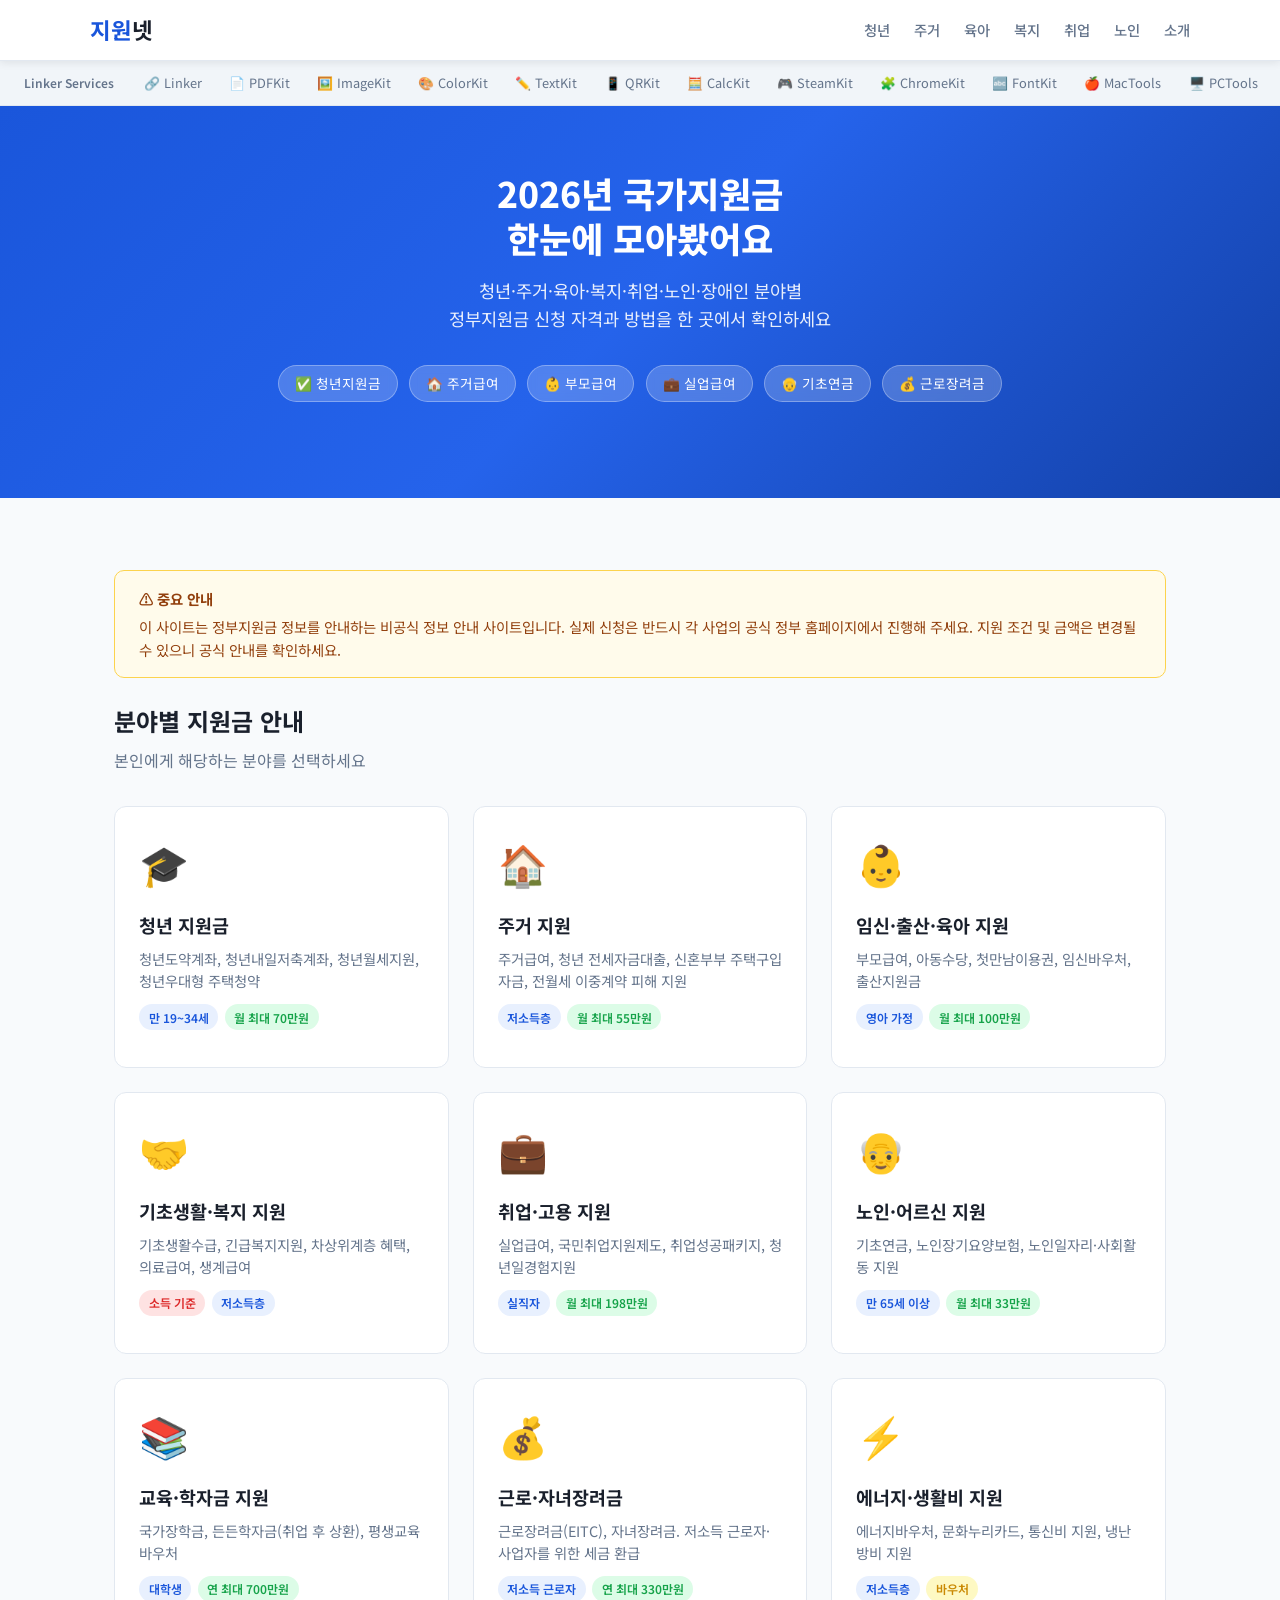
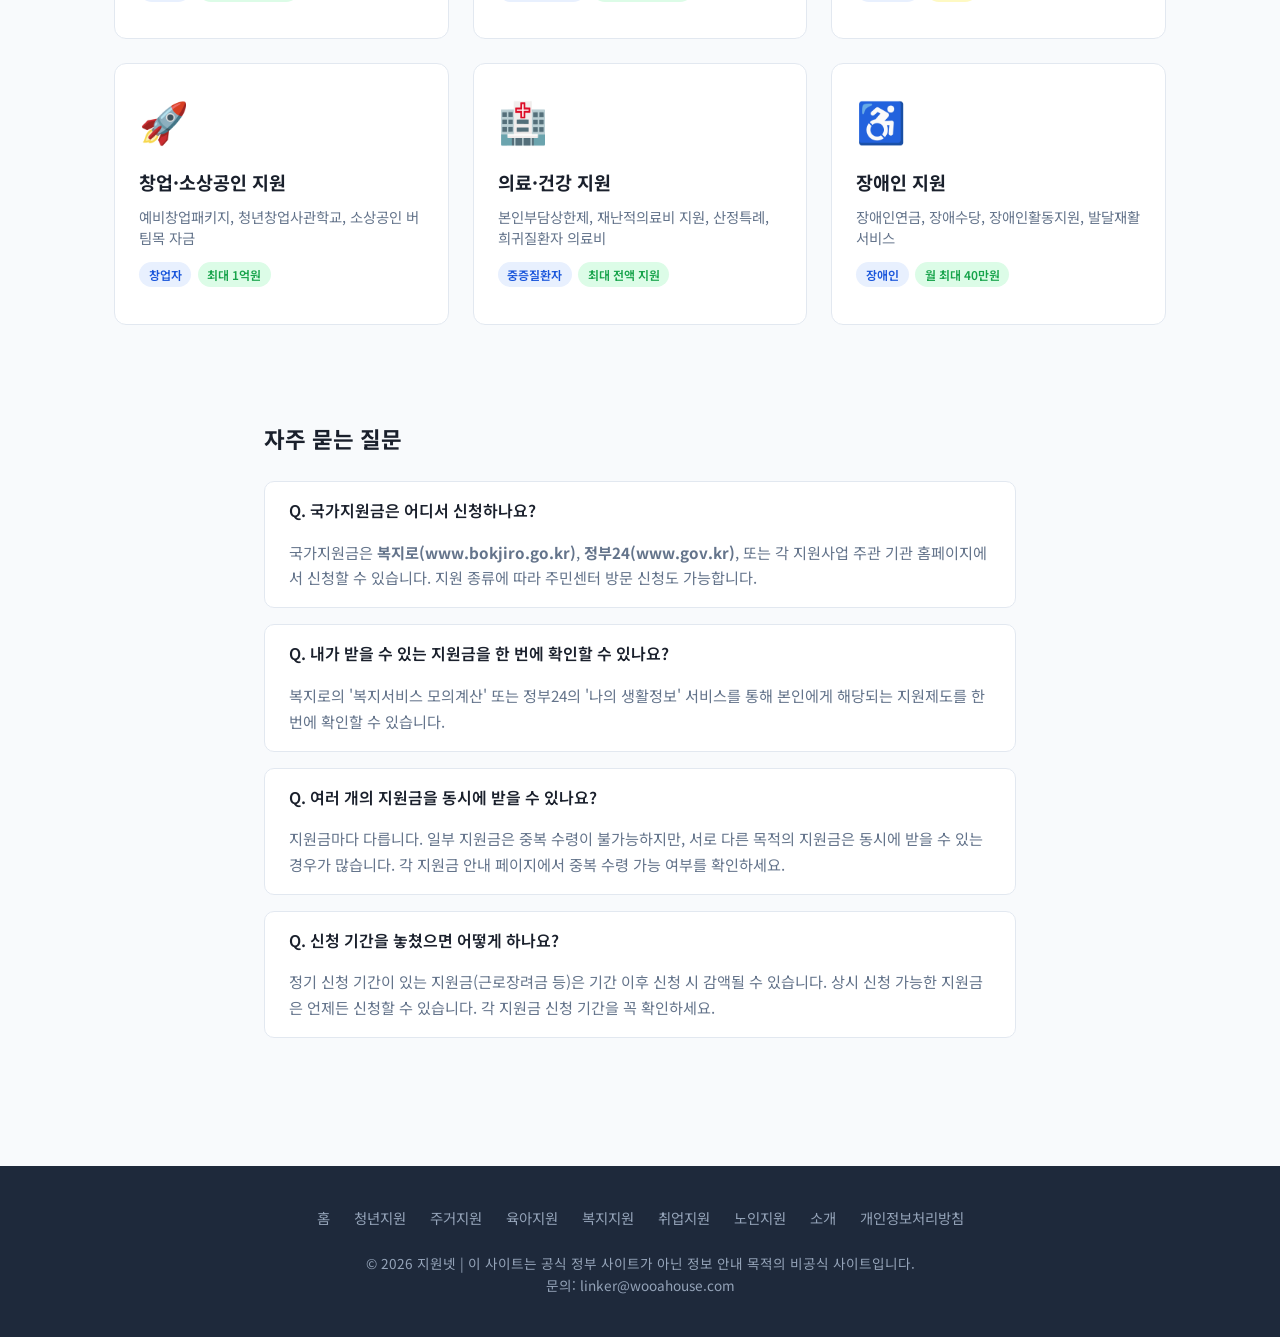
==== index.html @ d772483d "our-sites-bar 지원넷 active 링크 추가 및 카드 레이아웃 균일화 - 모든 jiwon 페이지에 지원넷 our-sites-bar 자체 링크(active) 추가 - CS" ====
<!DOCTYPE html>
<html lang="ko">
<head>
<meta charset="UTF-8">
<meta name="naver-site-verification" content="97f1bf2b89863c9335ed7400bf2bf22667f0dce0" />
<meta name="viewport" content="width=device-width, initial-scale=1.0">
<title>국가지원금 종합 안내 — 2026년 정부지원금 한눈에 | 지원넷</title>
<meta name="description" content="2026년 국가지원금·정부지원금 종합 안내. 청년지원금, 주거급여, 부모급여, 실업급여, 기초연금, 근로장려금 등 분야별 지원금 신청 자격과 방법을 한 곳에서 확인하세요.">
<meta name="keywords" content="국가지원금, 정부지원금, 청년지원금, 주거급여, 부모급여, 실업급여, 기초연금, 근로장려금, 국가장학금, 에너지바우처">
<link rel="canonical" href="https://jiwon.wooahouse.com/">
<meta property="og:title" content="국가지원금 종합 안내 — 2026년 정부지원금 한눈에 | 지원넷">
<meta property="og:description" content="2026년 국가지원금·정부지원금 종합 안내. 분야별 지원금 신청 자격과 방법을 한 곳에서 확인하세요.">
<meta property="og:type" content="website">
<meta property="og:url" content="https://jiwon.wooahouse.com/">
<meta property="og:locale" content="ko_KR">
<link rel="stylesheet" href="css/style.css">
<link rel="preconnect" href="https://fonts.googleapis.com">
<link href="https://fonts.googleapis.com/css2?family=Noto+Sans+KR:wght@400;500;600;700;800&display=swap" rel="stylesheet">
<link rel="manifest" href="manifest.json">
<link rel="icon" href="icons/icon.svg" type="image/svg+xml">
<script async src="https://pagead2.googlesyndication.com/pagead/js/adsbygoogle.js?client=ca-pub-6464921081676309" crossorigin="anonymous"></script>
<script type="application/ld+json">
{
  "@context": "https://schema.org",
  "@type": "WebSite",
  "name": "지원넷",
  "url": "https://jiwon.wooahouse.com",
  "description": "국가지원금·정부지원금 종합 안내 포털",
  "inLanguage": "ko",
  "potentialAction": {
    "@type": "SearchAction",
    "target": "https://jiwon.wooahouse.com/?q={search_term_string}",
    "query-input": "required name=search_term_string"
  }
}
</script>
<script type="application/ld+json">
{
  "@context": "https://schema.org",
  "@type": "FAQPage",
  "mainEntity": [
    {"@type": "Question","name": "국가지원금은 어디서 신청하나요?","acceptedAnswer": {"@type": "Answer","text": "국가지원금은 복지로(www.bokjiro.go.kr), 정부24(www.gov.kr), 또는 각 지원사업 주관 기관 홈페이지에서 신청할 수 있습니다."}},
    {"@type": "Question","name": "내가 받을 수 있는 지원금을 한 번에 확인할 수 있나요?","acceptedAnswer": {"@type": "Answer","text": "복지로 '복지서비스 모의계산' 또는 정부24 '나의 생활정보' 서비스를 통해 본인에게 해당되는 지원제도를 한 번에 확인할 수 있습니다."}},
    {"@type": "Question","name": "청년지원금 나이 기준이 어떻게 되나요?","acceptedAnswer": {"@type": "Answer","text": "사업마다 다르지만 일반적으로 만 19세~34세를 청년으로 정의합니다. 일부 사업은 만 39세까지 포함하기도 합니다."}}
  ]
}
</script>
</head>
<body>
<header>
  <div class="header-inner">
    <a href="/" class="logo">지원<span>넷</span></a>
    <nav>
      <a href="youth.html">청년</a>
      <a href="housing.html">주거</a>
      <a href="childcare.html">육아</a>
      <a href="welfare.html">복지</a>
      <a href="employment.html">취업</a>
      <a href="elderly.html">노인</a>
      <a href="about.html">소개</a>
    </nav>
  </div>
</header>

<div class="our-sites-bar">
  <span class="our-sites-label">Linker Services</span>
  <div class="our-sites-links">
    <a href="https://linker.wooahouse.com/" target="_blank" rel="noopener">🔗 Linker</a>
    <a href="https://pdfkit.wooahouse.com/" target="_blank" rel="noopener">📄 PDFKit</a>
    <a href="https://imagekit.wooahouse.com/" target="_blank" rel="noopener">🖼️ ImageKit</a>
    <a href="https://colorkit.wooahouse.com/" target="_blank" rel="noopener">🎨 ColorKit</a>
    <a href="https://textkit.wooahouse.com/" target="_blank" rel="noopener">✏️ TextKit</a>
    <a href="https://qrkit.wooahouse.com/" target="_blank" rel="noopener">📱 QRKit</a>
    <a href="https://calckit.wooahouse.com/" target="_blank" rel="noopener">🧮 CalcKit</a>
    <a href="https://steamkit.wooahouse.com/" target="_blank" rel="noopener">🎮 SteamKit</a>
    <a href="https://chromekit.wooahouse.com/" target="_blank" rel="noopener">🧩 ChromeKit</a>
    <a href="https://fontkit.wooahouse.com/" target="_blank" rel="noopener">🔤 FontKit</a>
    <a href="https://mactools.wooahouse.com/" target="_blank" rel="noopener">🍎 MacTools</a>
    <a href="https://pctools.wooahouse.com/" target="_blank" rel="noopener">🖥️ PCTools</a>
    <a href="https://vskit.wooahouse.com/" target="_blank" rel="noopener">💻 VSKit</a>
    <a href="https://jiwon.wooahouse.com/" class="active" rel="noopener">💸 지원넷</a>
  </div>
</div>

<section class="hero">
  <h1>2026년 국가지원금<br>한눈에 모아봤어요</h1>
  <p>청년·주거·육아·복지·취업·노인·장애인 분야별<br>정부지원금 신청 자격과 방법을 한 곳에서 확인하세요</p>
  <div class="hero-badges">
    <span class="hero-badge">✅ 청년지원금</span>
    <span class="hero-badge">🏠 주거급여</span>
    <span class="hero-badge">👶 부모급여</span>
    <span class="hero-badge">💼 실업급여</span>
    <span class="hero-badge">👴 기초연금</span>
    <span class="hero-badge">💰 근로장려금</span>
  </div>
</section>

<div class="section">
  <div class="notice-box">
    <strong>⚠️ 중요 안내</strong>
    이 사이트는 정부지원금 정보를 안내하는 비공식 정보 안내 사이트입니다. 실제 신청은 반드시 각 사업의 공식 정부 홈페이지에서 진행해 주세요. 지원 조건 및 금액은 변경될 수 있으니 공식 안내를 확인하세요.
  </div>

  <h2 class="section-title">분야별 지원금 안내</h2>
  <p class="section-subtitle">본인에게 해당하는 분야를 선택하세요</p>

  <div class="category-grid">
    <a href="youth.html" class="card">
      <div class="card-icon">🎓</div>
      <h2>청년 지원금</h2>
      <p>청년도약계좌, 청년내일저축계좌, 청년월세지원, 청년우대형 주택청약</p>
      <div class="card-tags">
        <span class="tag">만 19~34세</span>
        <span class="tag green">월 최대 70만원</span>
      </div>
    </a>
    <a href="housing.html" class="card">
      <div class="card-icon">🏠</div>
      <h2>주거 지원</h2>
      <p>주거급여, 청년 전세자금대출, 신혼부부 주택구입자금, 전월세 이중계약 피해 지원</p>
      <div class="card-tags">
        <span class="tag">저소득층</span>
        <span class="tag green">월 최대 55만원</span>
      </div>
    </a>
    <a href="childcare.html" class="card">
      <div class="card-icon">👶</div>
      <h2>임신·출산·육아 지원</h2>
      <p>부모급여, 아동수당, 첫만남이용권, 임신바우처, 출산지원금</p>
      <div class="card-tags">
        <span class="tag">영아 가정</span>
        <span class="tag green">월 최대 100만원</span>
      </div>
    </a>
    <a href="welfare.html" class="card">
      <div class="card-icon">🤝</div>
      <h2>기초생활·복지 지원</h2>
      <p>기초생활수급, 긴급복지지원, 차상위계층 혜택, 의료급여, 생계급여</p>
      <div class="card-tags">
        <span class="tag red">소득 기준</span>
        <span class="tag">저소득층</span>
      </div>
    </a>
    <a href="employment.html" class="card">
      <div class="card-icon">💼</div>
      <h2>취업·고용 지원</h2>
      <p>실업급여, 국민취업지원제도, 취업성공패키지, 청년일경험지원</p>
      <div class="card-tags">
        <span class="tag">실직자</span>
        <span class="tag green">월 최대 198만원</span>
      </div>
    </a>
    <a href="elderly.html" class="card">
      <div class="card-icon">👴</div>
      <h2>노인·어르신 지원</h2>
      <p>기초연금, 노인장기요양보험, 노인일자리·사회활동 지원</p>
      <div class="card-tags">
        <span class="tag">만 65세 이상</span>
        <span class="tag green">월 최대 33만원</span>
      </div>
    </a>
    <a href="education.html" class="card">
      <div class="card-icon">📚</div>
      <h2>교육·학자금 지원</h2>
      <p>국가장학금, 든든학자금(취업 후 상환), 평생교육바우처</p>
      <div class="card-tags">
        <span class="tag">대학생</span>
        <span class="tag green">연 최대 700만원</span>
      </div>
    </a>
    <a href="tax-credit.html" class="card">
      <div class="card-icon">💰</div>
      <h2>근로·자녀장려금</h2>
      <p>근로장려금(EITC), 자녀장려금. 저소득 근로자·사업자를 위한 세금 환급</p>
      <div class="card-tags">
        <span class="tag">저소득 근로자</span>
        <span class="tag green">연 최대 330만원</span>
      </div>
    </a>
    <a href="energy.html" class="card">
      <div class="card-icon">⚡</div>
      <h2>에너지·생활비 지원</h2>
      <p>에너지바우처, 문화누리카드, 통신비 지원, 냉난방비 지원</p>
      <div class="card-tags">
        <span class="tag">저소득층</span>
        <span class="tag yellow">바우처</span>
      </div>
    </a>
    <a href="startup.html" class="card">
      <div class="card-icon">🚀</div>
      <h2>창업·소상공인 지원</h2>
      <p>예비창업패키지, 청년창업사관학교, 소상공인 버팀목 자금</p>
      <div class="card-tags">
        <span class="tag">창업자</span>
        <span class="tag green">최대 1억원</span>
      </div>
    </a>
    <a href="health.html" class="card">
      <div class="card-icon">🏥</div>
      <h2>의료·건강 지원</h2>
      <p>본인부담상한제, 재난적의료비 지원, 산정특례, 희귀질환자 의료비</p>
      <div class="card-tags">
        <span class="tag">중증질환자</span>
        <span class="tag green">최대 전액 지원</span>
      </div>
    </a>
    <a href="disability.html" class="card">
      <div class="card-icon">♿</div>
      <h2>장애인 지원</h2>
      <p>장애인연금, 장애수당, 장애인활동지원, 발달재활서비스</p>
      <div class="card-tags">
        <span class="tag">장애인</span>
        <span class="tag green">월 최대 40만원</span>
      </div>
    </a>
  </div>
</div>

<div class="faq-section">
  <h2>자주 묻는 질문</h2>
  <div class="faq-item">
    <div class="faq-question">Q. 국가지원금은 어디서 신청하나요?</div>
    <div class="faq-answer">국가지원금은 <strong>복지로(www.bokjiro.go.kr)</strong>, <strong>정부24(www.gov.kr)</strong>, 또는 각 지원사업 주관 기관 홈페이지에서 신청할 수 있습니다. 지원 종류에 따라 주민센터 방문 신청도 가능합니다.</div>
  </div>
  <div class="faq-item">
    <div class="faq-question">Q. 내가 받을 수 있는 지원금을 한 번에 확인할 수 있나요?</div>
    <div class="faq-answer">복지로의 '복지서비스 모의계산' 또는 정부24의 '나의 생활정보' 서비스를 통해 본인에게 해당되는 지원제도를 한 번에 확인할 수 있습니다.</div>
  </div>
  <div class="faq-item">
    <div class="faq-question">Q. 여러 개의 지원금을 동시에 받을 수 있나요?</div>
    <div class="faq-answer">지원금마다 다릅니다. 일부 지원금은 중복 수령이 불가능하지만, 서로 다른 목적의 지원금은 동시에 받을 수 있는 경우가 많습니다. 각 지원금 안내 페이지에서 중복 수령 가능 여부를 확인하세요.</div>
  </div>
  <div class="faq-item">
    <div class="faq-question">Q. 신청 기간을 놓쳤으면 어떻게 하나요?</div>
    <div class="faq-answer">정기 신청 기간이 있는 지원금(근로장려금 등)은 기간 이후 신청 시 감액될 수 있습니다. 상시 신청 가능한 지원금은 언제든 신청할 수 있습니다. 각 지원금 신청 기간을 꼭 확인하세요.</div>
  </div>
</div>

<footer>
  <div class="footer-links">
    <a href="/">홈</a>
    <a href="youth.html">청년지원</a>
    <a href="housing.html">주거지원</a>
    <a href="childcare.html">육아지원</a>
    <a href="welfare.html">복지지원</a>
    <a href="employment.html">취업지원</a>
    <a href="elderly.html">노인지원</a>
    <a href="about.html">소개</a>
    <a href="privacy.html">개인정보처리방침</a>
  </div>
  <p class="footer-copy">&copy; 2026 지원넷 | 이 사이트는 공식 정부 사이트가 아닌 정보 안내 목적의 비공식 사이트입니다.<br>
  문의: <a href="mailto:linker@wooahouse.com">linker@wooahouse.com</a></p>
</footer>
<script src="js/pwa-install.js"></script>
</body>
</html>
---- css/style.css ----
:root {
  --primary: #1a56db;
  --primary-dark: #1340a6;
  --primary-light: #e8f0fe;
  --text: #1a202c;
  --text-muted: #64748b;
  --border: #e2e8f0;
  --bg: #f8fafc;
  --white: #ffffff;
  --radius: 12px;
  --shadow: 0 2px 8px rgba(0,0,0,0.08);
  --shadow-md: 0 4px 16px rgba(0,0,0,0.12);
}
* { box-sizing: border-box; margin: 0; padding: 0; }
body { font-family: 'Noto Sans KR', sans-serif; color: var(--text); background: var(--bg); line-height: 1.6; }

/* 헤더 */
header { background: var(--white); border-bottom: 1px solid var(--border); padding: 0 1.5rem; position: sticky; top: 0; z-index: 100; box-shadow: var(--shadow); }
.header-inner { max-width: 1100px; margin: 0 auto; display: flex; align-items: center; justify-content: space-between; height: 60px; }
.logo { font-size: 1.4rem; font-weight: 700; color: var(--primary); text-decoration: none; }
.logo span { color: var(--text); }
nav { display: flex; gap: 1.5rem; }
nav a { color: var(--text-muted); text-decoration: none; font-size: 0.9rem; font-weight: 500; }
nav a:hover { color: var(--primary); }

/* our-sites-bar */
.our-sites-bar { background: #f1f5f9; border-bottom: 1px solid var(--border); padding: 0.5rem 1.5rem; overflow-x: auto; white-space: nowrap; }
.our-sites-bar::-webkit-scrollbar { height: 2px; }
.our-sites-label { font-size: 0.75rem; color: var(--text-muted); margin-right: 1rem; font-weight: 600; }
.our-sites-links { display: inline-flex; gap: 0.5rem; }
.our-sites-links a { color: var(--text-muted); text-decoration: none; font-size: 0.8rem; padding: 0.2rem 0.6rem; border-radius: 20px; transition: all 0.2s; }
.our-sites-links a:hover, .our-sites-links a.active { background: var(--primary); color: var(--white); }

/* 히어로 */
.hero { background: linear-gradient(135deg, var(--primary) 0%, #2563eb 50%, #1340a6 100%); color: var(--white); padding: 4rem 1.5rem; text-align: center; }
.hero h1 { font-size: 2.2rem; font-weight: 800; margin-bottom: 1rem; line-height: 1.3; }
.hero p { font-size: 1.1rem; opacity: 0.9; max-width: 600px; margin: 0 auto 2rem; }
.hero-badges { display: flex; justify-content: center; flex-wrap: wrap; gap: 0.7rem; margin-bottom: 2rem; }
.hero-badge { background: rgba(255,255,255,0.2); border: 1px solid rgba(255,255,255,0.3); padding: 0.4rem 1rem; border-radius: 20px; font-size: 0.85rem; backdrop-filter: blur(4px); }

/* 검색바 */
.search-wrap { max-width: 500px; margin: 0 auto; display: flex; gap: 0.5rem; }
.search-wrap input { flex: 1; padding: 0.8rem 1.2rem; border-radius: 8px; border: none; font-size: 1rem; }
.search-wrap button { padding: 0.8rem 1.5rem; background: #fbbf24; color: #1a202c; border: none; border-radius: 8px; font-weight: 700; cursor: pointer; font-size: 1rem; }

/* 카테고리 그리드 */
.section { max-width: 1100px; margin: 0 auto; padding: 3rem 1.5rem; }
.section-title { font-size: 1.5rem; font-weight: 700; margin-bottom: 0.5rem; }
.section-subtitle { color: var(--text-muted); margin-bottom: 2rem; }
.category-grid { display: grid; grid-template-columns: repeat(auto-fill, minmax(280px, 1fr)); gap: 1.5rem; }

/* 카드 */
.card { background: var(--white); border-radius: var(--radius); border: 1px solid var(--border); padding: 1.5rem; text-decoration: none; color: var(--text); transition: all 0.2s; display: block; }
.card:hover { box-shadow: var(--shadow-md); transform: translateY(-2px); border-color: var(--primary); }
.card-icon { font-size: 2.5rem; margin-bottom: 1rem; }
.card h2 { font-size: 1.15rem; font-weight: 700; margin-bottom: 0.5rem; color: var(--text); }
.card p { font-size: 0.9rem; color: var(--text-muted); line-height: 1.5; }
.card-tags { display: flex; flex-wrap: wrap; gap: 0.4rem; margin-top: 0.8rem; margin-bottom: 0.8rem; }
.tag { font-size: 0.75rem; padding: 0.2rem 0.6rem; border-radius: 20px; background: var(--primary-light); color: var(--primary); font-weight: 600; }
.tag.red { background: #fee2e2; color: #dc2626; }
.tag.green { background: #dcfce7; color: #16a34a; }
.tag.yellow { background: #fef9c3; color: #ca8a04; }

/* 지원금 상세 카드 */
.support-grid { display: grid; grid-template-columns: repeat(auto-fill, minmax(320px, 1fr)); gap: 1.5rem; align-items: stretch; }
.support-card { background: var(--white); border-radius: var(--radius); border: 1px solid var(--border); overflow: hidden; display: flex; flex-direction: column; }
.support-card-header { background: var(--primary-light); padding: 1.2rem 1.5rem; border-bottom: 1px solid var(--border); display: flex; align-items: flex-start; gap: 0.8rem; min-height: 90px; }
.support-card-header h3 { font-size: 1.05rem; font-weight: 700; color: var(--primary-dark); }
.support-card-body { padding: 1.2rem 1.5rem; flex: 1; display: flex; flex-direction: column; }
.support-info { display: flex; flex-direction: column; gap: 0.6rem; margin-bottom: 1rem; }
.support-row { display: flex; gap: 0.8rem; font-size: 0.9rem; }
.support-label { color: var(--text-muted); min-width: 70px; font-weight: 500; }
.support-value { color: var(--text); font-weight: 600; }
.apply-btn { display: block; padding: 0.7rem 1.2rem; background: var(--primary); color: var(--white); border-radius: 8px; text-decoration: none; font-size: 0.9rem; font-weight: 600; margin-top: auto; padding-top: 0.7rem; transition: background 0.2s; text-align: center; }
.apply-btn:hover { background: var(--primary-dark); }

/* FAQ */
.faq-section { max-width: 800px; margin: 0 auto; padding: 3rem 1.5rem; }
.faq-section h2 { font-size: 1.4rem; font-weight: 700; margin-bottom: 1.5rem; }
.faq-item { background: var(--white); border: 1px solid var(--border); border-radius: 10px; margin-bottom: 1rem; overflow: hidden; }
.faq-question { padding: 1rem 1.5rem; font-weight: 600; cursor: pointer; display: flex; justify-content: space-between; align-items: center; }
.faq-answer { padding: 0 1.5rem 1rem; color: var(--text-muted); font-size: 0.95rem; line-height: 1.7; }

/* 브레드크럼 */
.breadcrumb { max-width: 1100px; margin: 0 auto; padding: 1rem 1.5rem 0; font-size: 0.85rem; color: var(--text-muted); }
.breadcrumb a { color: var(--primary); text-decoration: none; }
.breadcrumb span { margin: 0 0.4rem; }

/* 유의사항 박스 */
.notice-box { background: #fffbeb; border: 1px solid #fcd34d; border-radius: 10px; padding: 1rem 1.5rem; margin: 1.5rem 0; font-size: 0.9rem; color: #92400e; }
.notice-box strong { display: block; margin-bottom: 0.3rem; }

/* 푸터 */
footer { background: #1e293b; color: #94a3b8; padding: 2.5rem 1.5rem; text-align: center; margin-top: 4rem; }
footer a { color: #94a3b8; text-decoration: none; }
footer a:hover { color: var(--white); }
.footer-links { display: flex; justify-content: center; flex-wrap: wrap; gap: 1.5rem; margin-bottom: 1.5rem; font-size: 0.9rem; }
.footer-copy { font-size: 0.85rem; }

/* ── 확장 카드 구조 ── */
.support-card-header { display: flex; align-items: flex-start; gap: 0.8rem; flex-wrap: wrap; }
.support-card-header-info { flex: 1; min-width: 0; }
.support-card-header-info h3 { font-size: 1.05rem; font-weight: 700; color: var(--primary-dark); margin-bottom: 0.2rem; }
.card-summary { font-size: 0.82rem; color: var(--text-muted); line-height: 1.4; }
.amount-badge { background: var(--primary); color: white; padding: 0.3rem 0.8rem; border-radius: 20px; font-size: 0.78rem; font-weight: 700; white-space: nowrap; flex-shrink: 0; }
.amount-badge.green { background: #16a34a; }
.amount-badge.orange { background: #ea580c; }

/* 추천 대상 박스 */
.recommend-box { background: #f0fdf4; border: 1px solid #86efac; border-radius: 8px; padding: 0.8rem 1rem; margin-bottom: 1rem; min-height: 100px; }
.recommend-box strong { font-size: 0.85rem; color: #15803d; display: block; margin-bottom: 0.4rem; }
.recommend-box ul { margin: 0; padding-left: 1.2rem; }
.recommend-box li { font-size: 0.83rem; color: #166534; line-height: 1.6; }

/* 자격 조건 표 */
.eligibility-table { width: 100%; border-collapse: collapse; font-size: 0.83rem; margin-bottom: 1rem; border: 1px solid var(--border); border-radius: 8px; overflow: hidden; }
.eligibility-table th { background: #f1f5f9; padding: 0.5rem 0.8rem; text-align: left; color: var(--text-muted); font-weight: 600; width: 88px; border-bottom: 1px solid var(--border); white-space: nowrap; }
.eligibility-table td { padding: 0.5rem 0.8rem; border-bottom: 1px solid var(--border); color: var(--text); line-height: 1.5; }
.eligibility-table tr:last-child th, .eligibility-table tr:last-child td { border-bottom: none; }
.eligibility-table tr:nth-child(even) td { background: #fafafa; }

/* 필요 서류 박스 */
.docs-box { background: #fef9c3; border: 1px solid #fde047; border-radius: 8px; padding: 0.7rem 1rem; margin-bottom: 1rem; font-size: 0.83rem; }
.docs-box strong { color: #854d0e; display: block; margin-bottom: 0.3rem; }
.docs-box span { color: #713f12; line-height: 1.6; }

/* 지원 구분 헤더 (섹션 타이틀) */
.sub-section-title { font-size: 1.2rem; font-weight: 700; color: var(--text); margin: 2.5rem 0 1rem; padding-bottom: 0.5rem; border-bottom: 2px solid var(--primary); }

/* 요약 테이블 (비교표) */
.compare-table { width: 100%; border-collapse: collapse; font-size: 0.85rem; margin: 1.5rem 0; }
.compare-table th { background: var(--primary); color: white; padding: 0.7rem 1rem; text-align: left; }
.compare-table td { padding: 0.7rem 1rem; border-bottom: 1px solid var(--border); }
.compare-table tr:nth-child(even) td { background: #f8fafc; }
.compare-table tr:hover td { background: var(--primary-light); }
.compare-table .highlight { font-weight: 700; color: var(--primary); }

/* 반응형 */
@media (max-width: 768px) {
  .hero h1 { font-size: 1.6rem; }
  .category-grid { grid-template-columns: 1fr 1fr; }
  nav { display: none; }
}
@media (max-width: 480px) {
  .category-grid { grid-template-columns: 1fr; }
  .support-grid { grid-template-columns: 1fr; }
}
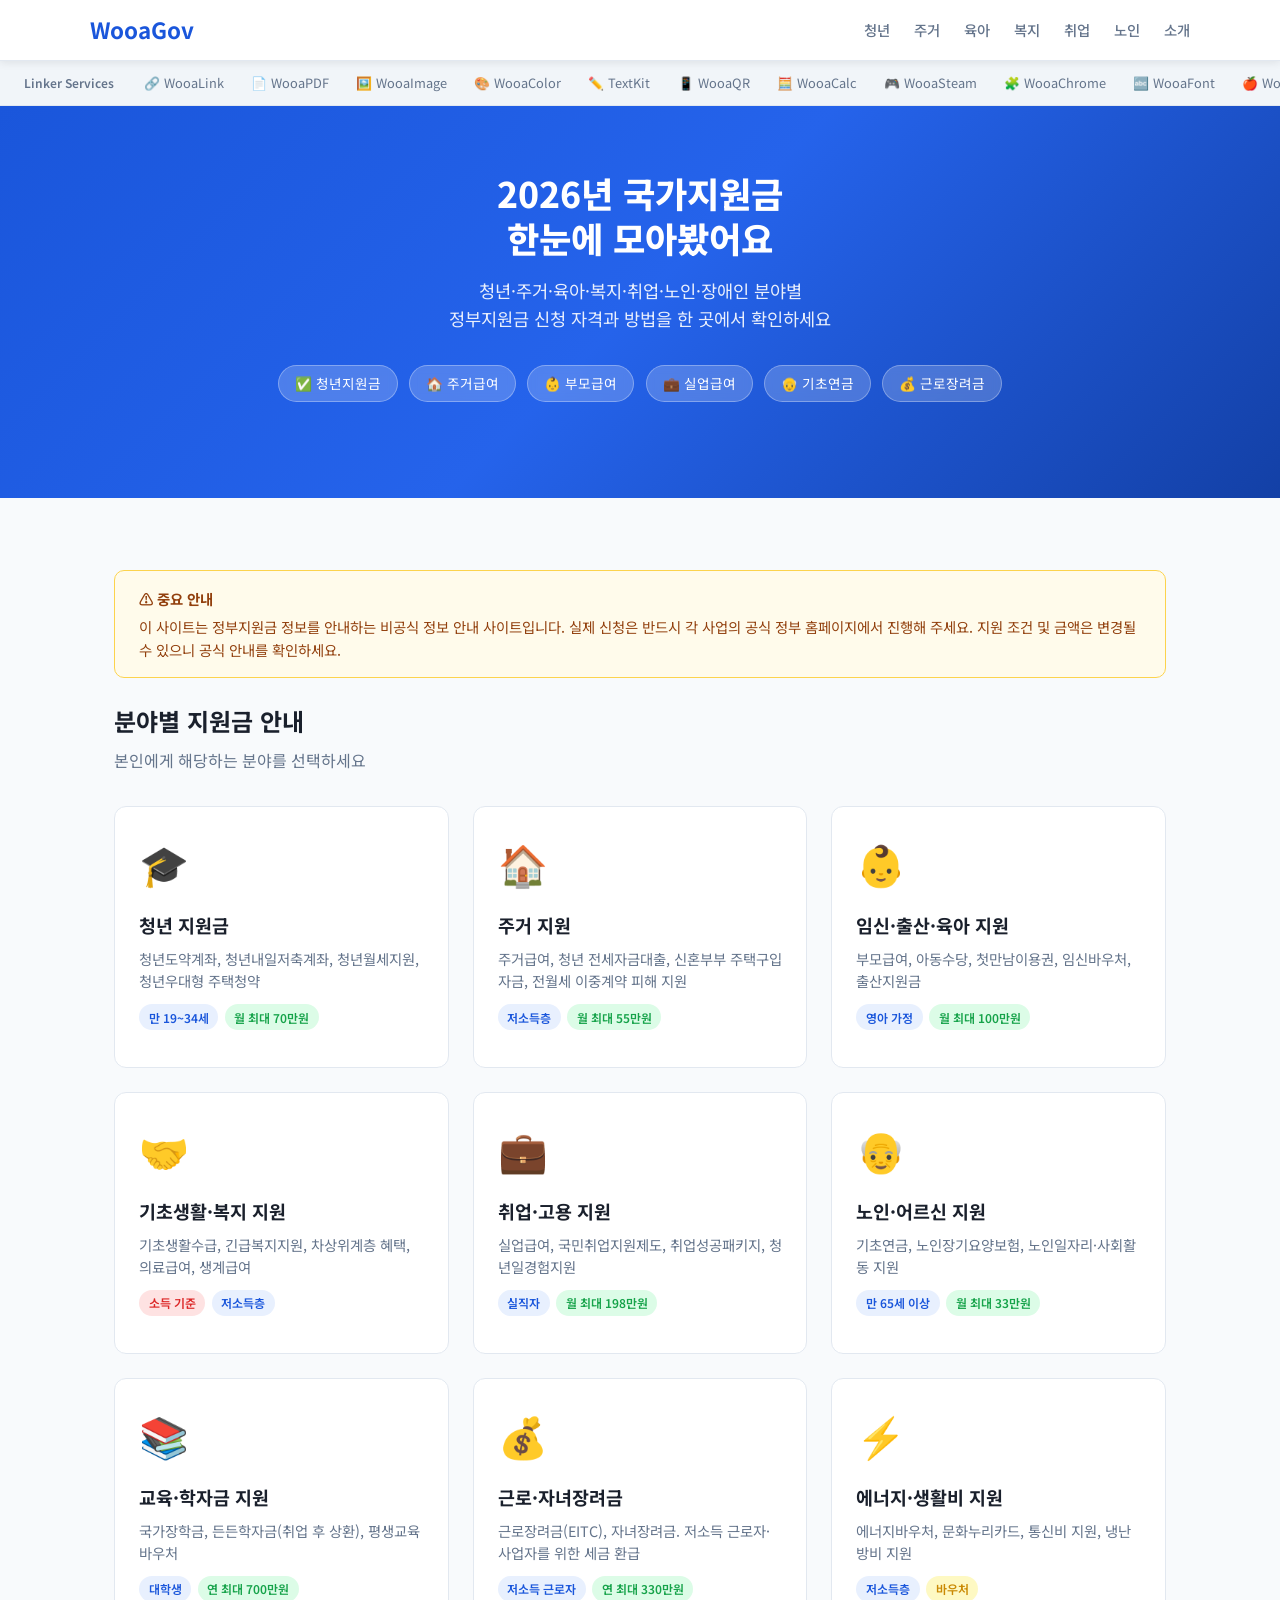
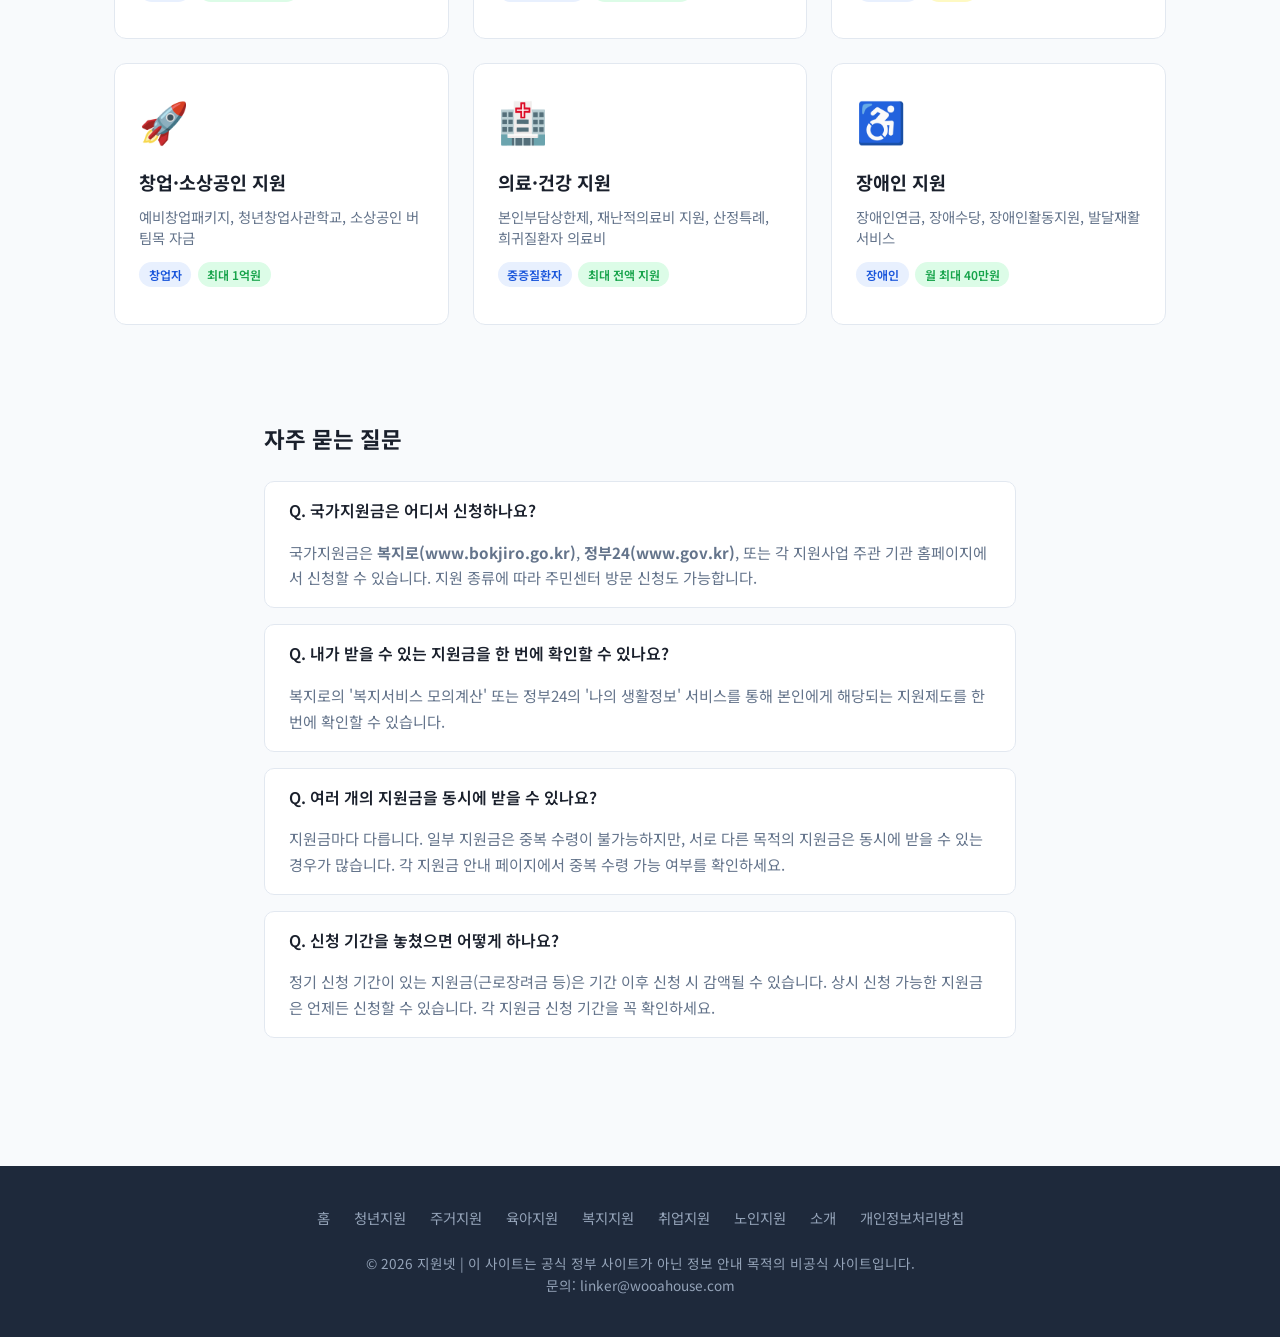
==== commit c982db3d: "Rebrand: rename to WooaHouse family (WooaPDF/WooaImage/...)" ====
--- a/index.html
+++ b/index.html
@@ -4,7 +4,7 @@
 <meta charset="UTF-8">
 <meta name="naver-site-verification" content="97f1bf2b89863c9335ed7400bf2bf22667f0dce0" />
 <meta name="viewport" content="width=device-width, initial-scale=1.0">
-<title>국가지원금 종합 안내 — 2026년 정부지원금 한눈에 | 지원넷</title>
+<title>국가지원금 종합 안내 — 2026년 정부지원금 한눈에 | WooaGov</title>
 <meta name="description" content="2026년 국가지원금·정부지원금 종합 안내. 청년지원금, 주거급여, 부모급여, 실업급여, 기초연금, 근로장려금 등 분야별 지원금 신청 자격과 방법을 한 곳에서 확인하세요.">
 <meta name="keywords" content="국가지원금, 정부지원금, 청년지원금, 주거급여, 부모급여, 실업급여, 기초연금, 근로장려금, 국가장학금, 에너지바우처">
 <link rel="canonical" href="https://jiwon.wooahouse.com/">
@@ -23,7 +23,7 @@
 {
   "@context": "https://schema.org",
   "@type": "WebSite",
-  "name": "지원넷",
+  "name": "WooaGov",
   "url": "https://jiwon.wooahouse.com",
   "description": "국가지원금·정부지원금 종합 안내 포털",
   "inLanguage": "ko",
@@ -49,7 +49,7 @@
 <body>
 <header>
   <div class="header-inner">
-    <a href="/" class="logo">지원<span>넷</span></a>
+    <a href="/" class="logo">WooaGov</a>
     <nav>
       <a href="youth.html">청년</a>
       <a href="housing.html">주거</a>
@@ -65,20 +65,20 @@
 <div class="our-sites-bar">
   <span class="our-sites-label">Linker Services</span>
   <div class="our-sites-links">
-    <a href="https://linker.wooahouse.com/" target="_blank" rel="noopener">🔗 Linker</a>
-    <a href="https://pdfkit.wooahouse.com/" target="_blank" rel="noopener">📄 PDFKit</a>
-    <a href="https://imagekit.wooahouse.com/" target="_blank" rel="noopener">🖼️ ImageKit</a>
-    <a href="https://colorkit.wooahouse.com/" target="_blank" rel="noopener">🎨 ColorKit</a>
+    <a href="https://linker.wooahouse.com/" target="_blank" rel="noopener">🔗 WooaLink</a>
+    <a href="https://pdfkit.wooahouse.com/" target="_blank" rel="noopener">📄 WooaPDF</a>
+    <a href="https://imagekit.wooahouse.com/" target="_blank" rel="noopener">🖼️ WooaImage</a>
+    <a href="https://colorkit.wooahouse.com/" target="_blank" rel="noopener">🎨 WooaColor</a>
     <a href="https://textkit.wooahouse.com/" target="_blank" rel="noopener">✏️ TextKit</a>
-    <a href="https://qrkit.wooahouse.com/" target="_blank" rel="noopener">📱 QRKit</a>
-    <a href="https://calckit.wooahouse.com/" target="_blank" rel="noopener">🧮 CalcKit</a>
-    <a href="https://steamkit.wooahouse.com/" target="_blank" rel="noopener">🎮 SteamKit</a>
-    <a href="https://chromekit.wooahouse.com/" target="_blank" rel="noopener">🧩 ChromeKit</a>
-    <a href="https://fontkit.wooahouse.com/" target="_blank" rel="noopener">🔤 FontKit</a>
-    <a href="https://mactools.wooahouse.com/" target="_blank" rel="noopener">🍎 MacTools</a>
-    <a href="https://pctools.wooahouse.com/" target="_blank" rel="noopener">🖥️ PCTools</a>
-    <a href="https://vskit.wooahouse.com/" target="_blank" rel="noopener">💻 VSKit</a>
-    <a href="https://jiwon.wooahouse.com/" class="active" rel="noopener">💸 지원넷</a>
+    <a href="https://qrkit.wooahouse.com/" target="_blank" rel="noopener">📱 WooaQR</a>
+    <a href="https://calckit.wooahouse.com/" target="_blank" rel="noopener">🧮 WooaCalc</a>
+    <a href="https://steamkit.wooahouse.com/" target="_blank" rel="noopener">🎮 WooaSteam</a>
+    <a href="https://chromekit.wooahouse.com/" target="_blank" rel="noopener">🧩 WooaChrome</a>
+    <a href="https://fontkit.wooahouse.com/" target="_blank" rel="noopener">🔤 WooaFont</a>
+    <a href="https://mactools.wooahouse.com/" target="_blank" rel="noopener">🍎 WooaMac</a>
+    <a href="https://pctools.wooahouse.com/" target="_blank" rel="noopener">🖥️ WooaPC</a>
+    <a href="https://vskit.wooahouse.com/" target="_blank" rel="noopener">💻 WooaVS</a>
+    <a href="https://jiwon.wooahouse.com/" class="active" rel="noopener">💸 WooaGov</a>
   </div>
 </div>
 
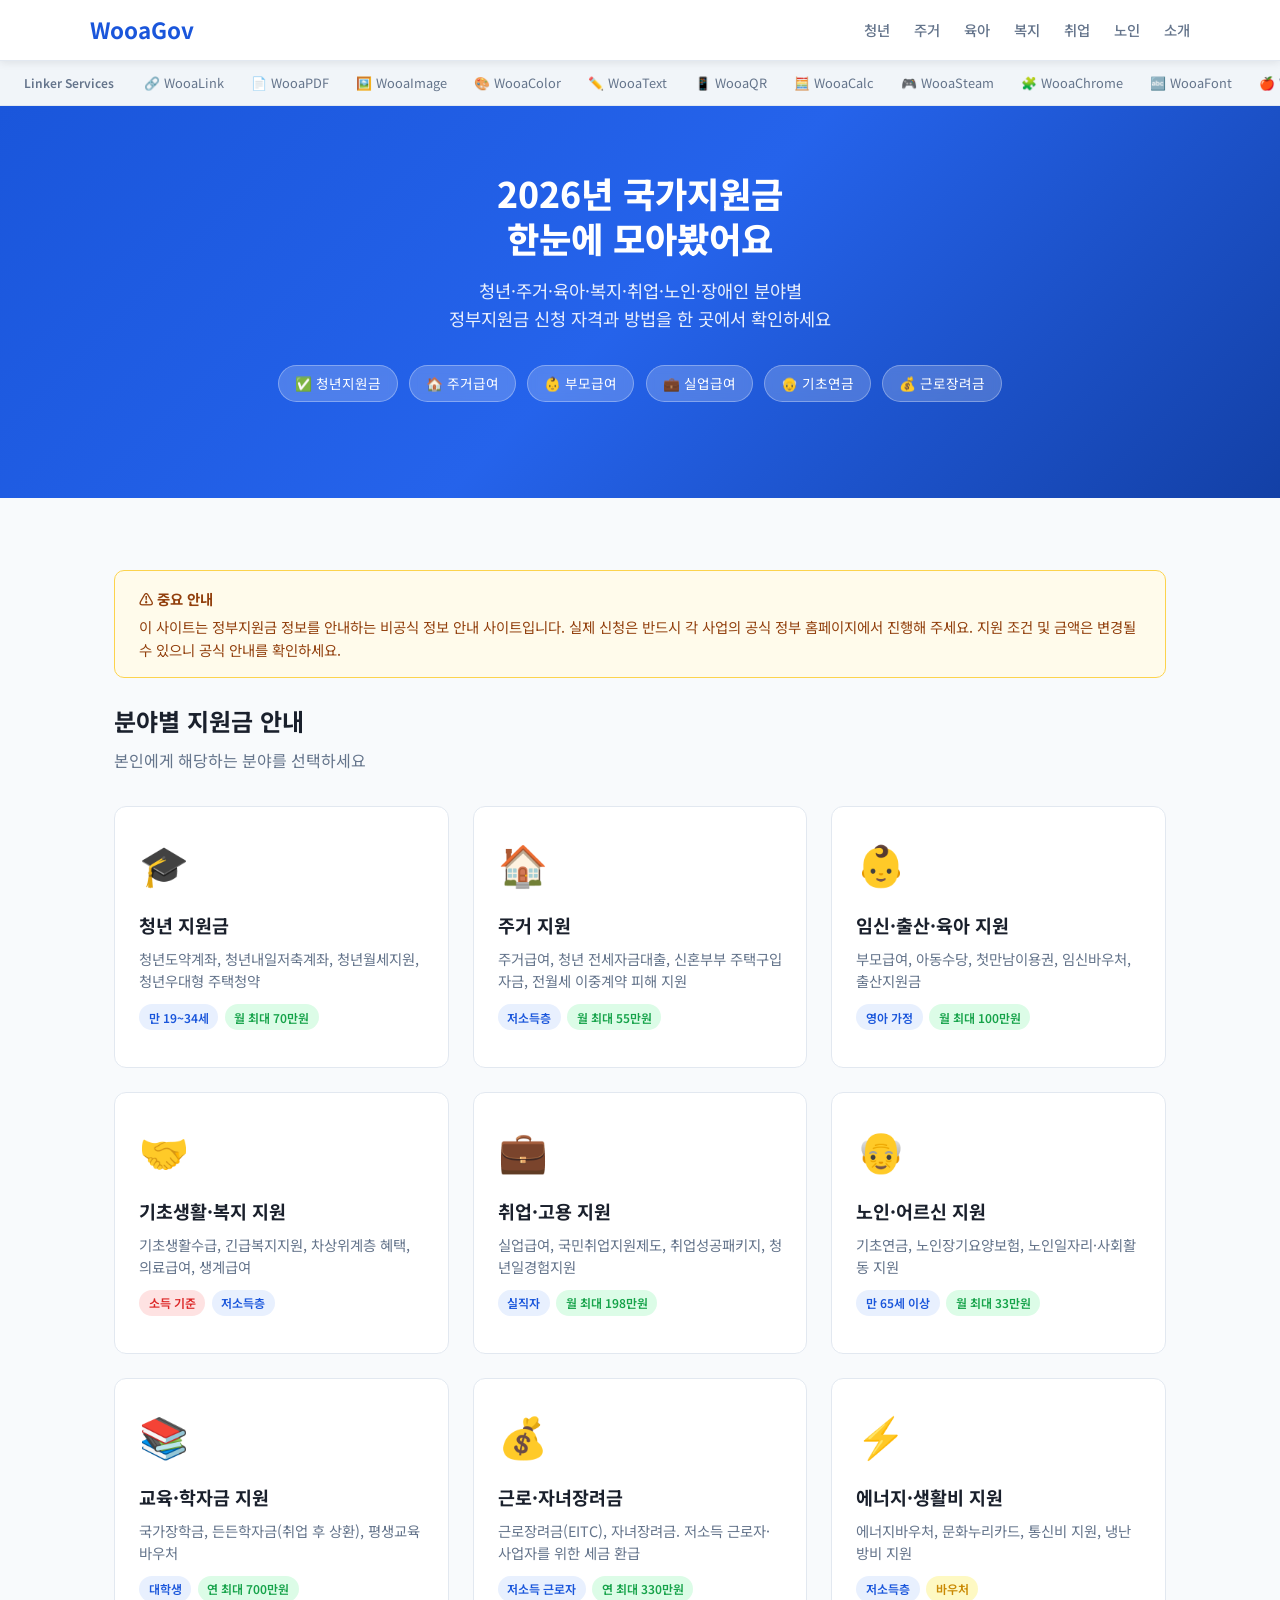
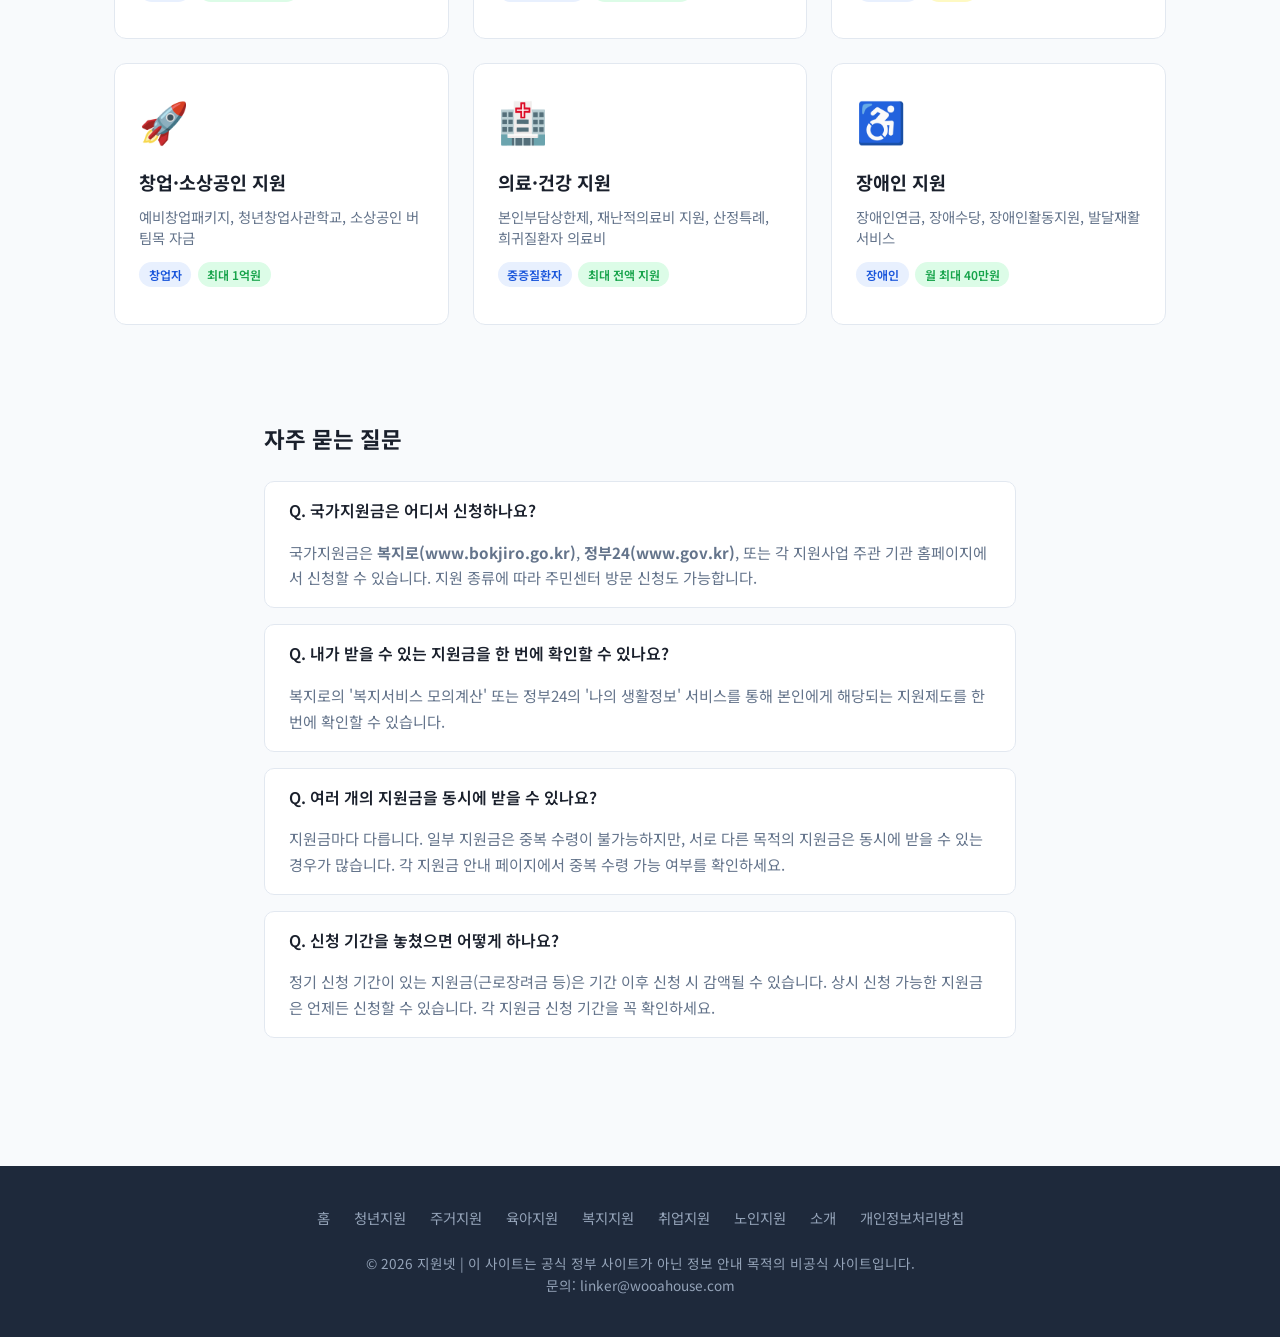
==== commit 1d6d18b6: "Fix: rename TextKit → WooaText in our-sites-bar" ====
--- a/index.html
+++ b/index.html
@@ -69,7 +69,7 @@
     <a href="https://pdfkit.wooahouse.com/" target="_blank" rel="noopener">📄 WooaPDF</a>
     <a href="https://imagekit.wooahouse.com/" target="_blank" rel="noopener">🖼️ WooaImage</a>
     <a href="https://colorkit.wooahouse.com/" target="_blank" rel="noopener">🎨 WooaColor</a>
-    <a href="https://textkit.wooahouse.com/" target="_blank" rel="noopener">✏️ TextKit</a>
+    <a href="https://textkit.wooahouse.com/" target="_blank" rel="noopener">✏️ WooaText</a>
     <a href="https://qrkit.wooahouse.com/" target="_blank" rel="noopener">📱 WooaQR</a>
     <a href="https://calckit.wooahouse.com/" target="_blank" rel="noopener">🧮 WooaCalc</a>
     <a href="https://steamkit.wooahouse.com/" target="_blank" rel="noopener">🎮 WooaSteam</a>
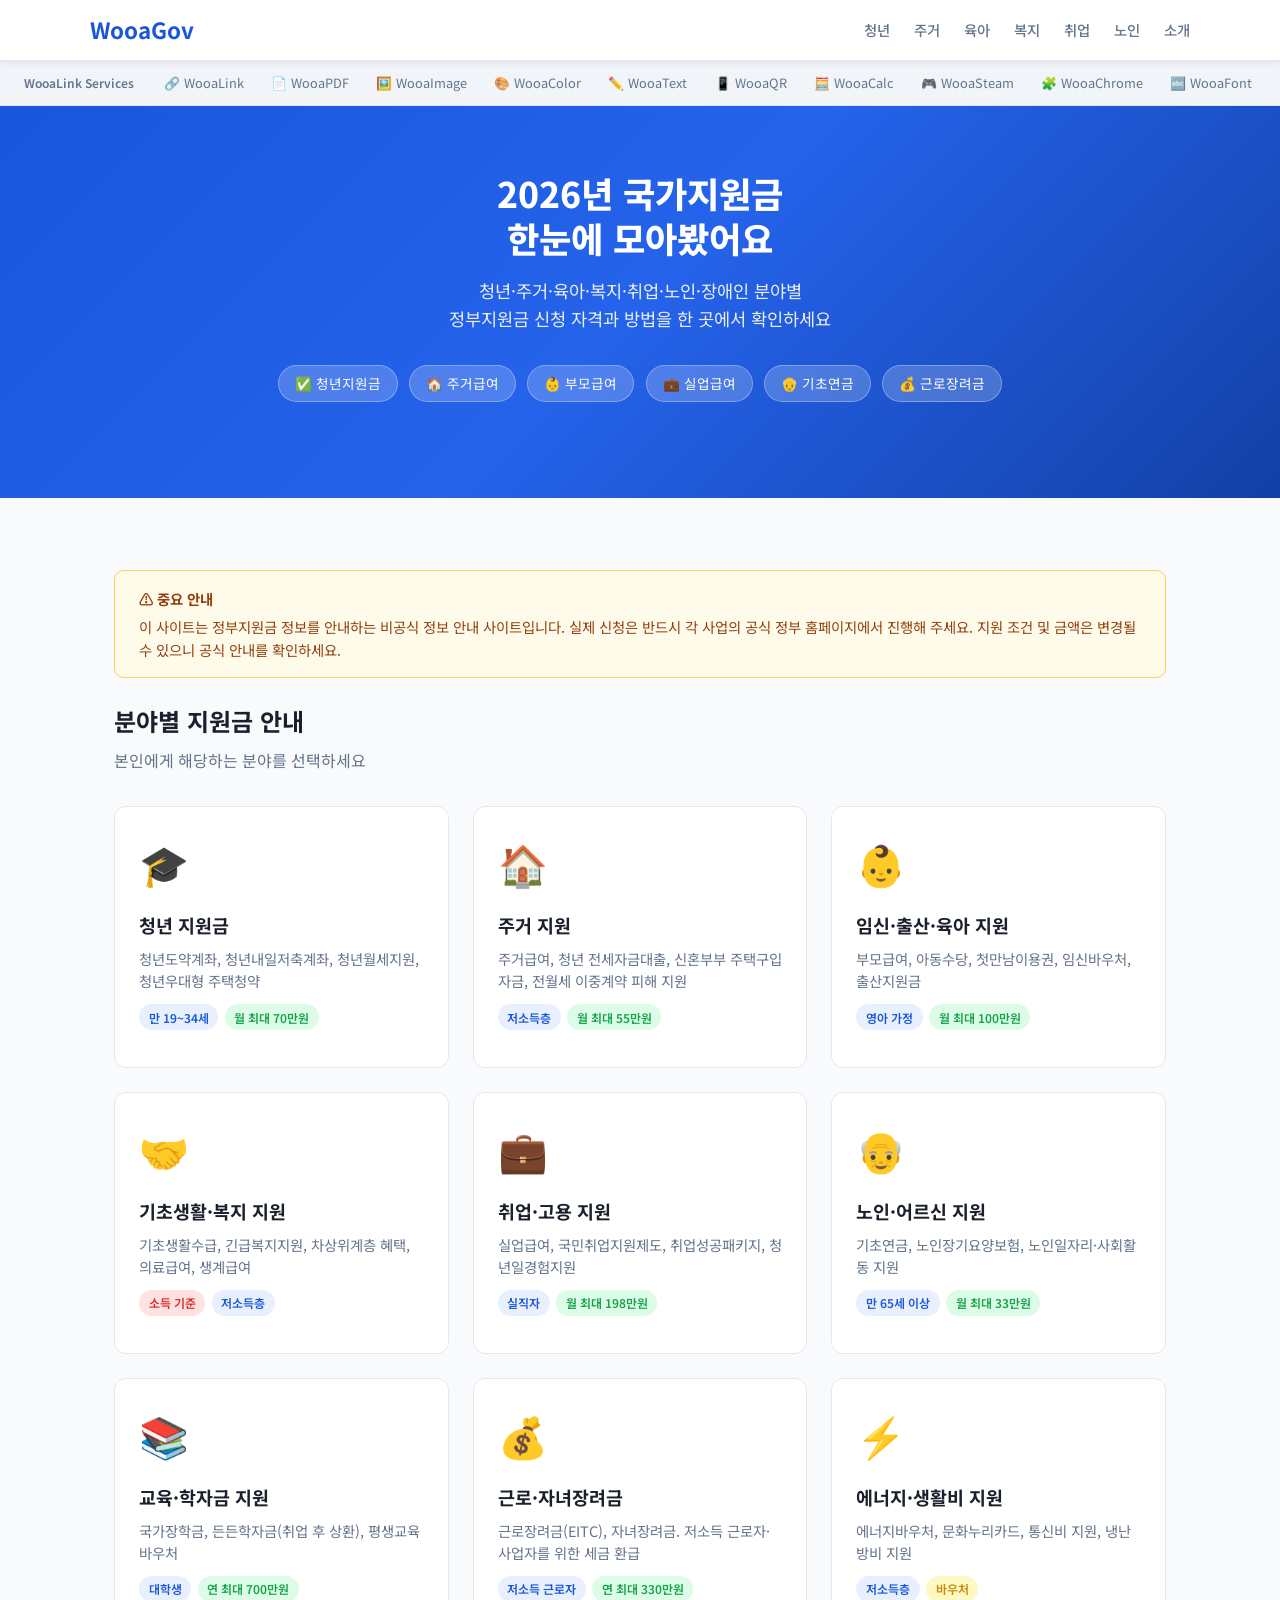
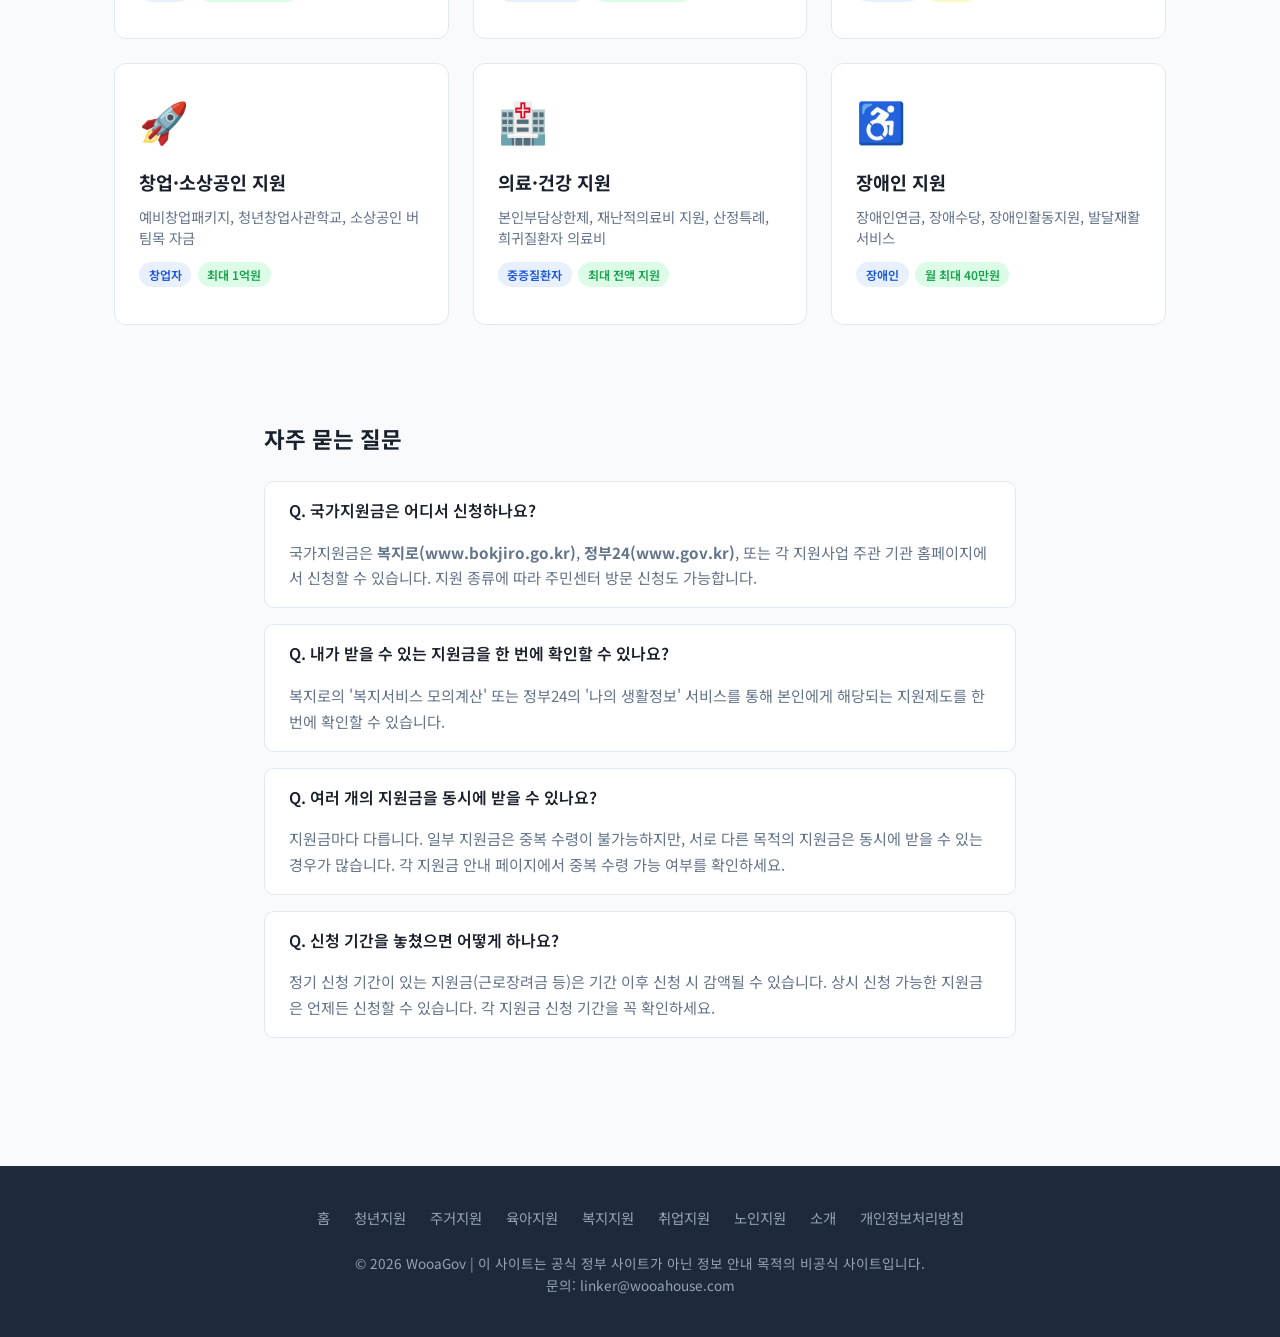
==== commit bd35481b: "Fix: replace all remaining old brand names with WooaHouse family branding" ====
--- a/index.html
+++ b/index.html
@@ -8,7 +8,7 @@
 <meta name="description" content="2026년 국가지원금·정부지원금 종합 안내. 청년지원금, 주거급여, 부모급여, 실업급여, 기초연금, 근로장려금 등 분야별 지원금 신청 자격과 방법을 한 곳에서 확인하세요.">
 <meta name="keywords" content="국가지원금, 정부지원금, 청년지원금, 주거급여, 부모급여, 실업급여, 기초연금, 근로장려금, 국가장학금, 에너지바우처">
 <link rel="canonical" href="https://jiwon.wooahouse.com/">
-<meta property="og:title" content="국가지원금 종합 안내 — 2026년 정부지원금 한눈에 | 지원넷">
+<meta property="og:title" content="국가지원금 종합 안내 — 2026년 정부지원금 한눈에 | WooaGov">
 <meta property="og:description" content="2026년 국가지원금·정부지원금 종합 안내. 분야별 지원금 신청 자격과 방법을 한 곳에서 확인하세요.">
 <meta property="og:type" content="website">
 <meta property="og:url" content="https://jiwon.wooahouse.com/">
@@ -63,7 +63,7 @@
 </header>
 
 <div class="our-sites-bar">
-  <span class="our-sites-label">Linker Services</span>
+  <span class="our-sites-label">WooaLink Services</span>
   <div class="our-sites-links">
     <a href="https://linker.wooahouse.com/" target="_blank" rel="noopener">🔗 WooaLink</a>
     <a href="https://pdfkit.wooahouse.com/" target="_blank" rel="noopener">📄 WooaPDF</a>
@@ -248,7 +248,7 @@
     <a href="about.html">소개</a>
     <a href="privacy.html">개인정보처리방침</a>
   </div>
-  <p class="footer-copy">&copy; 2026 지원넷 | 이 사이트는 공식 정부 사이트가 아닌 정보 안내 목적의 비공식 사이트입니다.<br>
+  <p class="footer-copy">&copy; 2026 WooaGov | 이 사이트는 공식 정부 사이트가 아닌 정보 안내 목적의 비공식 사이트입니다.<br>
   문의: <a href="mailto:linker@wooahouse.com">linker@wooahouse.com</a></p>
 </footer>
 <script src="js/pwa-install.js"></script>
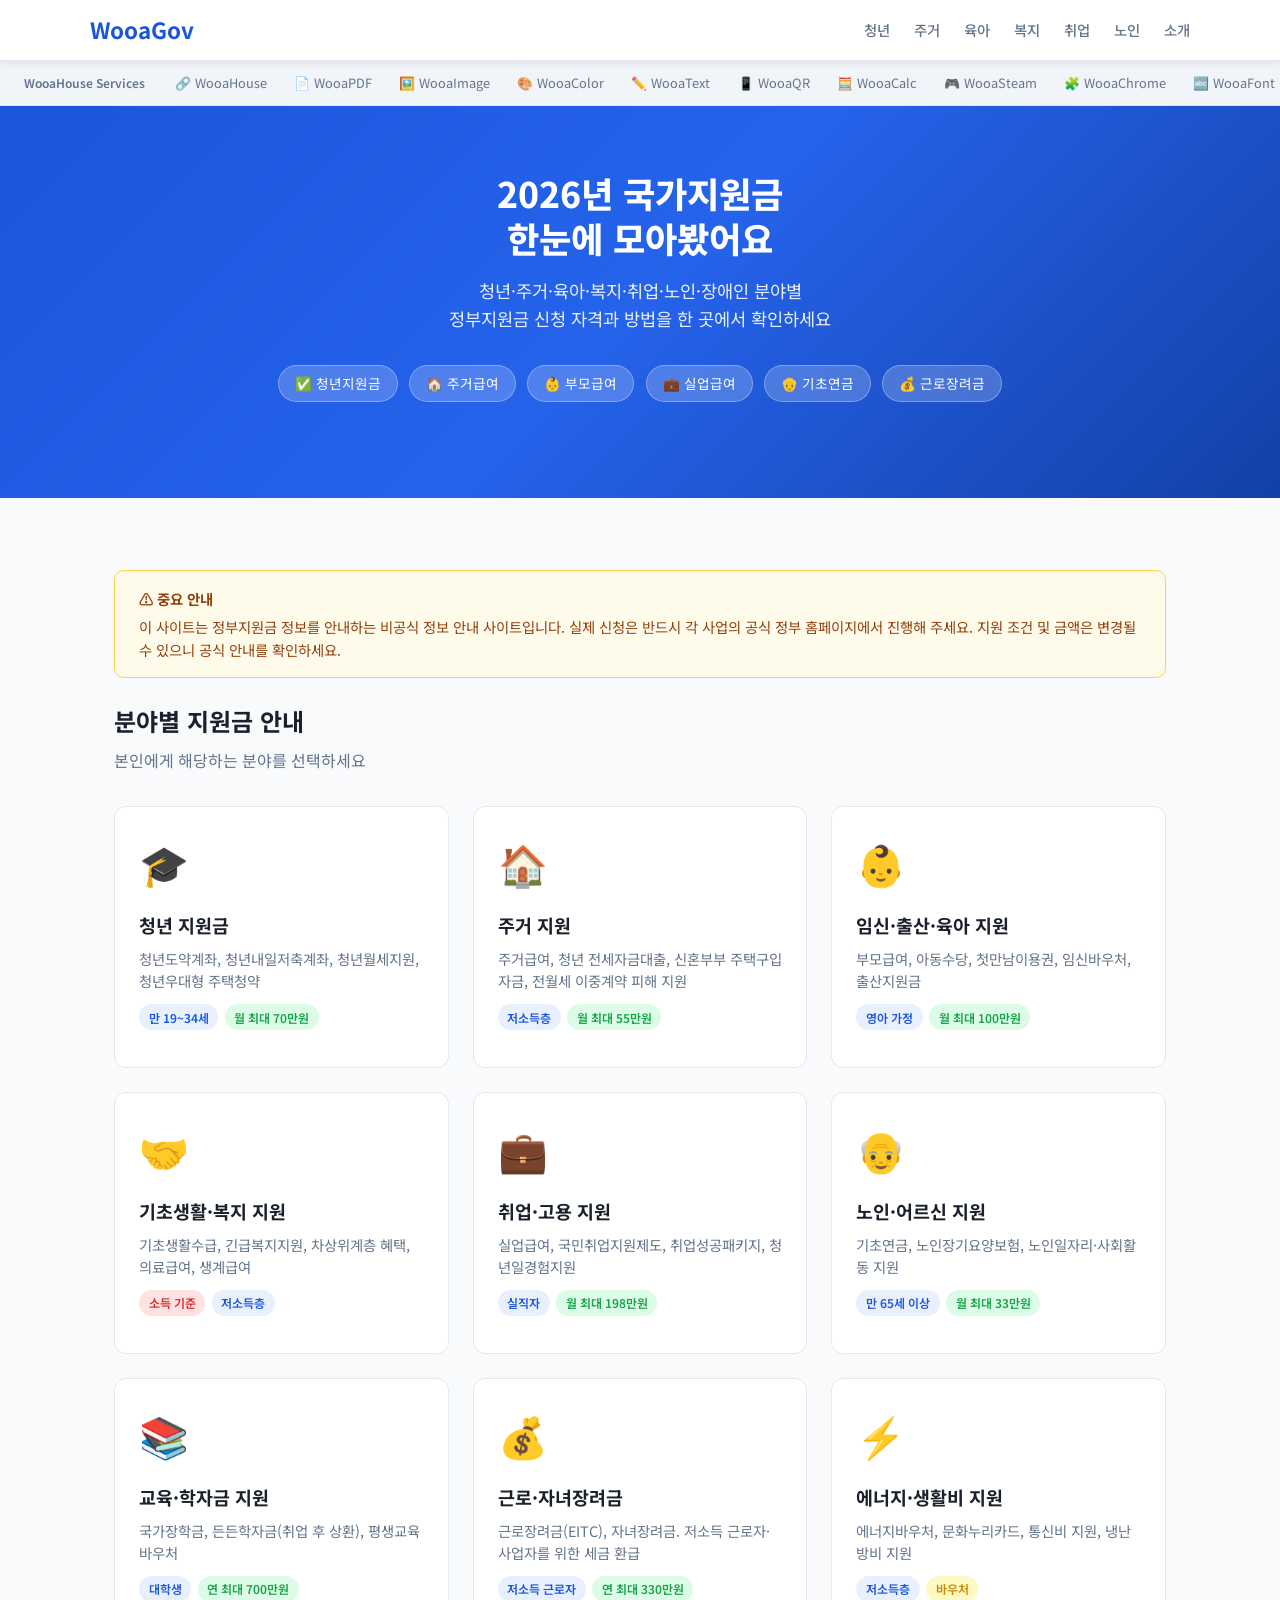
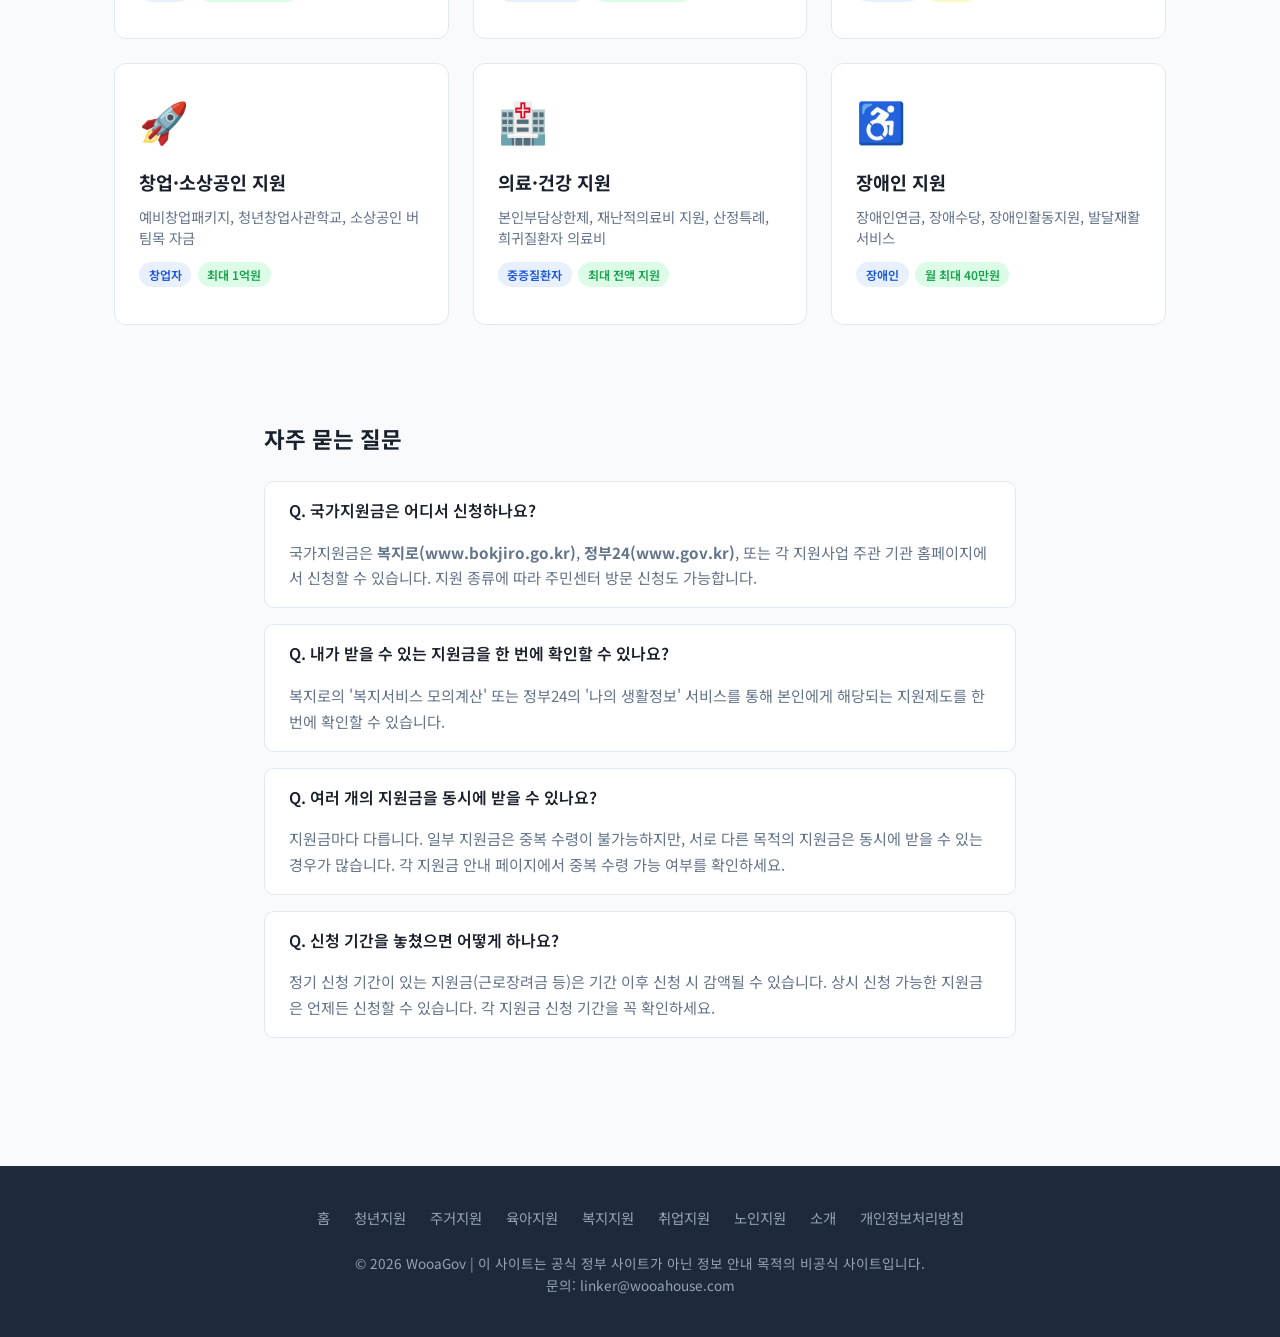
==== commit 34520aac: "Rename: WooaLink → WooaHouse" ====
--- a/index.html
+++ b/index.html
@@ -1,4 +1,4 @@
-<!DOCTYPE html>
+﻿<!DOCTYPE html>
 <html lang="ko">
 <head>
 <meta charset="UTF-8">
@@ -63,9 +63,9 @@
 </header>
 
 <div class="our-sites-bar">
-  <span class="our-sites-label">WooaLink Services</span>
+  <span class="our-sites-label">WooaHouse Services</span>
   <div class="our-sites-links">
-    <a href="https://linker.wooahouse.com/" target="_blank" rel="noopener">🔗 WooaLink</a>
+    <a href="https://linker.wooahouse.com/" target="_blank" rel="noopener">🔗 WooaHouse</a>
     <a href="https://pdfkit.wooahouse.com/" target="_blank" rel="noopener">📄 WooaPDF</a>
     <a href="https://imagekit.wooahouse.com/" target="_blank" rel="noopener">🖼️ WooaImage</a>
     <a href="https://colorkit.wooahouse.com/" target="_blank" rel="noopener">🎨 WooaColor</a>
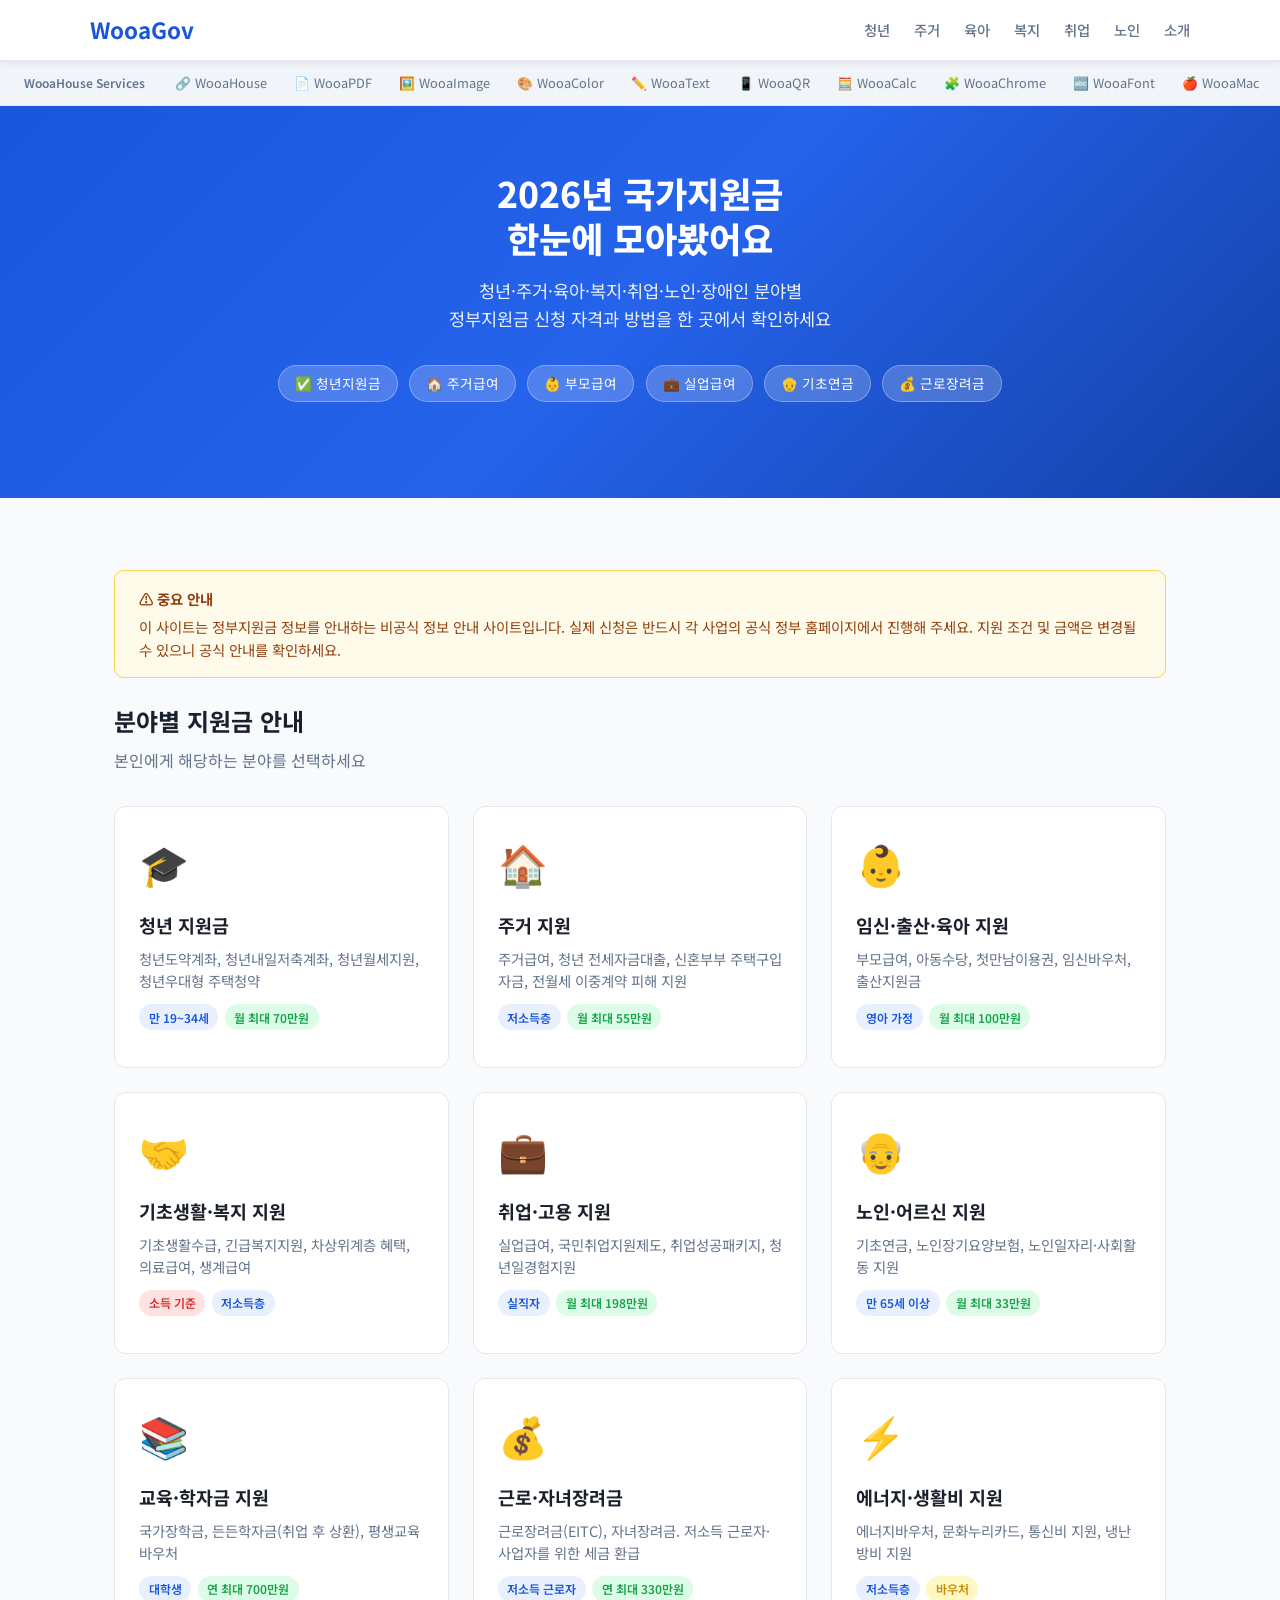
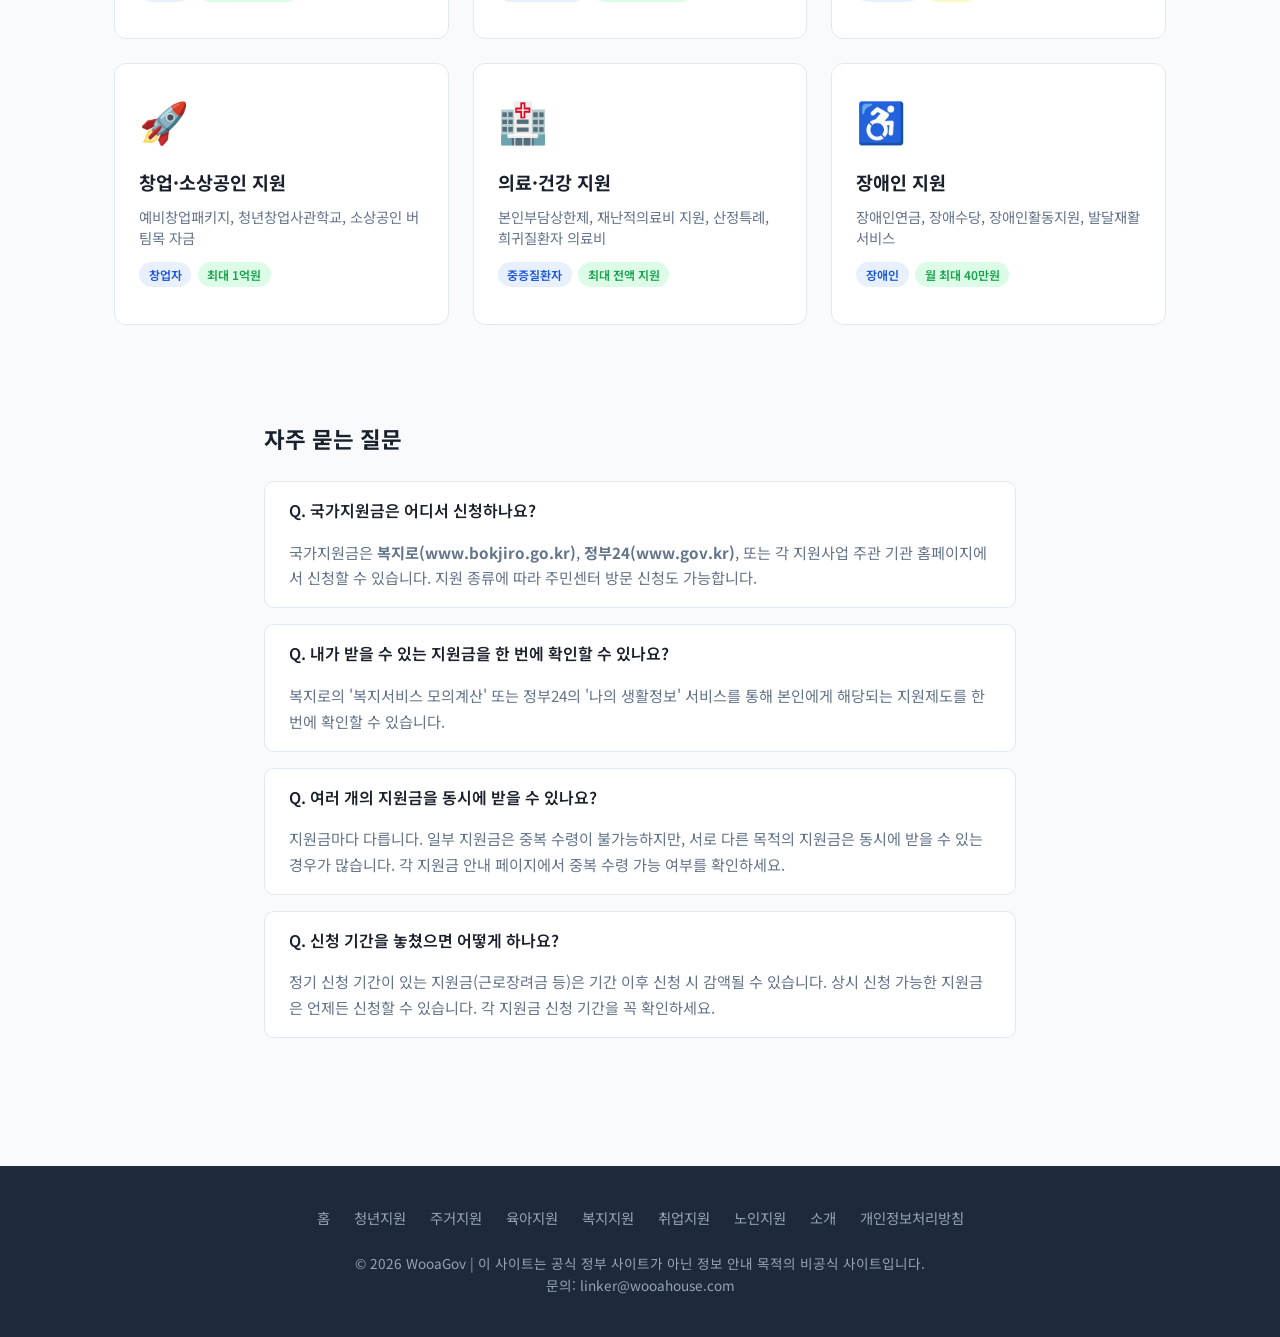
==== commit 82d1ad66: "Remove: WooaSteam and WooaGov from our-sites-bar" ====
--- a/index.html
+++ b/index.html
@@ -65,20 +65,18 @@
 <div class="our-sites-bar">
   <span class="our-sites-label">WooaHouse Services</span>
   <div class="our-sites-links">
-    <a href="https://linker.wooahouse.com/" target="_blank" rel="noopener">🔗 WooaHouse</a>
+    <a href="https://wooahouse.com/" target="_blank" rel="noopener">🔗 WooaHouse</a>
     <a href="https://pdfkit.wooahouse.com/" target="_blank" rel="noopener">📄 WooaPDF</a>
     <a href="https://imagekit.wooahouse.com/" target="_blank" rel="noopener">🖼️ WooaImage</a>
     <a href="https://colorkit.wooahouse.com/" target="_blank" rel="noopener">🎨 WooaColor</a>
     <a href="https://textkit.wooahouse.com/" target="_blank" rel="noopener">✏️ WooaText</a>
     <a href="https://qrkit.wooahouse.com/" target="_blank" rel="noopener">📱 WooaQR</a>
     <a href="https://calckit.wooahouse.com/" target="_blank" rel="noopener">🧮 WooaCalc</a>
-    <a href="https://steamkit.wooahouse.com/" target="_blank" rel="noopener">🎮 WooaSteam</a>
     <a href="https://chromekit.wooahouse.com/" target="_blank" rel="noopener">🧩 WooaChrome</a>
     <a href="https://fontkit.wooahouse.com/" target="_blank" rel="noopener">🔤 WooaFont</a>
     <a href="https://mactools.wooahouse.com/" target="_blank" rel="noopener">🍎 WooaMac</a>
     <a href="https://pctools.wooahouse.com/" target="_blank" rel="noopener">🖥️ WooaPC</a>
     <a href="https://vskit.wooahouse.com/" target="_blank" rel="noopener">💻 WooaVS</a>
-    <a href="https://jiwon.wooahouse.com/" class="active" rel="noopener">💸 WooaGov</a>
   </div>
 </div>
 
@@ -236,6 +234,7 @@
   </div>
 </div>
 
+<div style="text-align:center;margin:24px auto;max-width:200px;"><script>new PartnersCoupang.G({"id":986943,"template":"carousel","trackingCode":"AF5600192","width":"160","height":"200","tsource":""});</script></div>
 <footer>
   <div class="footer-links">
     <a href="/">홈</a>
@@ -252,5 +251,6 @@
   문의: <a href="mailto:linker@wooahouse.com">linker@wooahouse.com</a></p>
 </footer>
 <script src="js/pwa-install.js"></script>
+<script src="https://ads-partners.coupang.com/g.js"></script>
 </body>
 </html>
